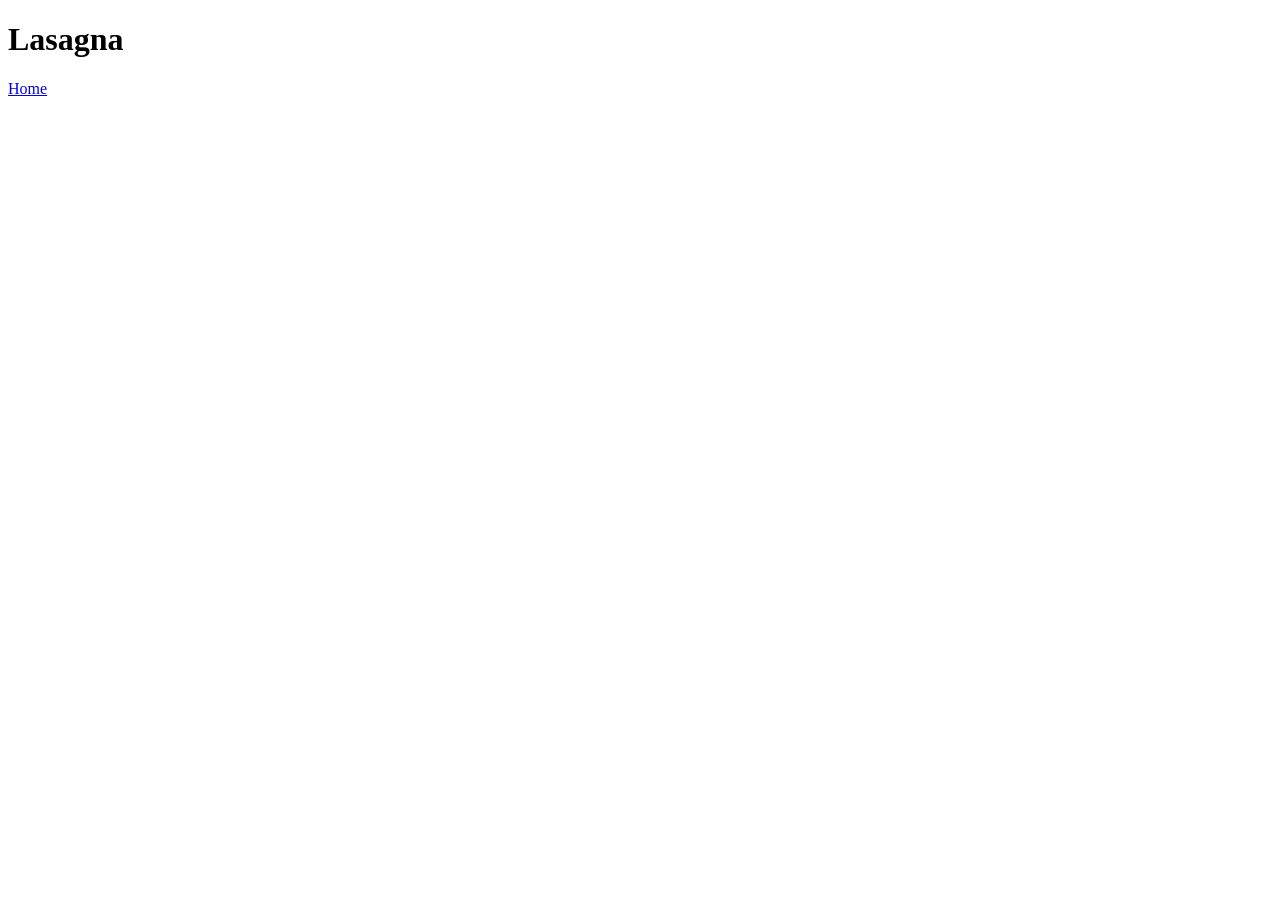
==== recipes/lasagna.html @ 3aa6bb76 "Add initial HTML pages and recipe navigation" ====
<!DOCTYPE html>
<html lang="en">

<head>
    <meta charset="UTF-8">
    <meta name="viewport" content="width=device-width, initial-scale=1.0">
    <title>Lasagna</title>
</head>

<body>
    <h1>Lasagna</h1>
    <a href="../index.html">Home</a>
</body>

</html>
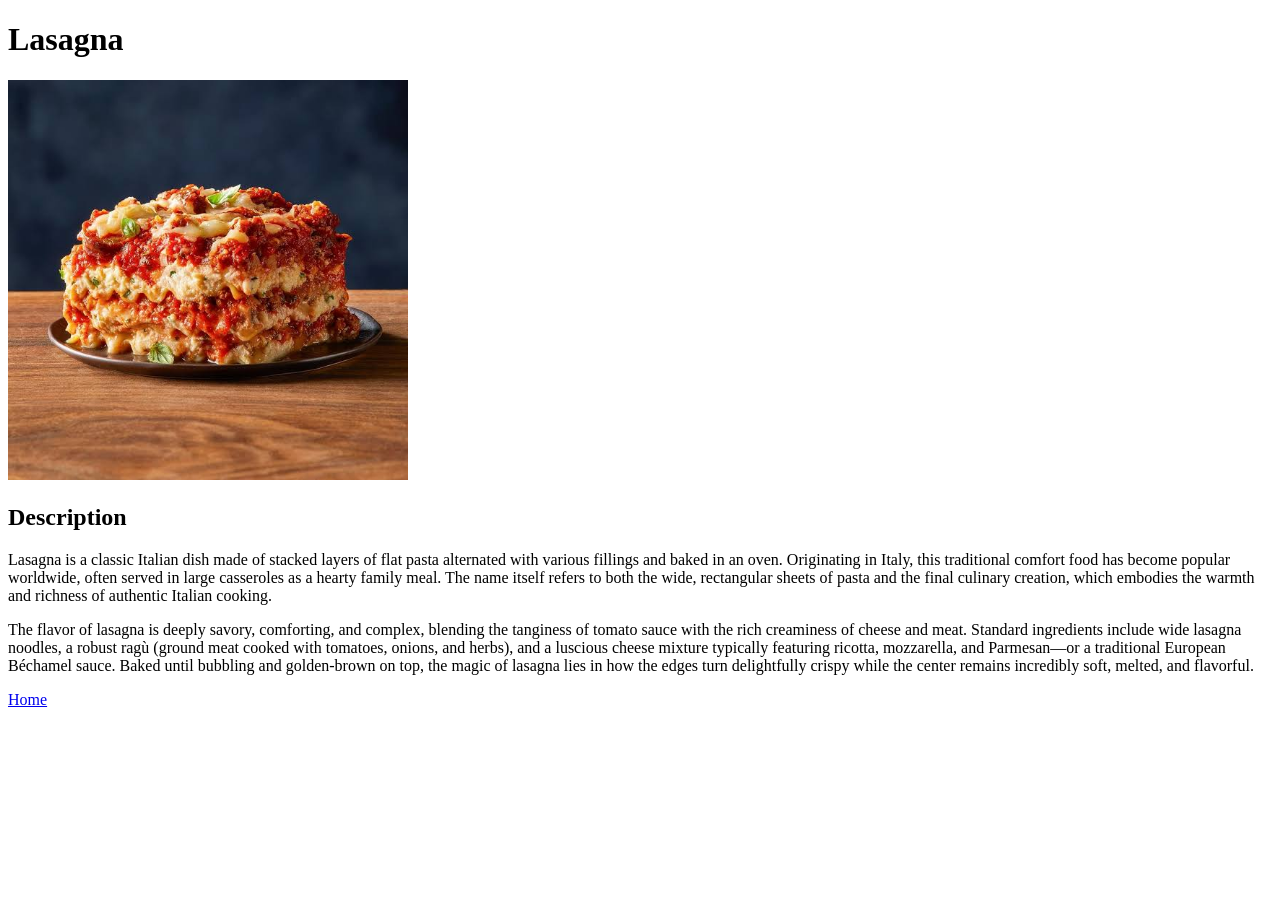
==== commit 12edb54a: "Add lasagna image and description" ====
--- a/recipes/lasagna.html
+++ b/recipes/lasagna.html
@@ -9,6 +9,19 @@
 
 <body>
     <h1>Lasagna</h1>
+    <img src="../images/lasagna.jpeg" alt="A freshly baked lasagna in a baking dish" width="400">
+    <h2>Description</h2>
+    <p>Lasagna is a classic Italian dish made of stacked layers of flat pasta alternated with various fillings and baked
+        in an oven. Originating in Italy, this traditional comfort food has become popular worldwide, often served in
+        large casseroles as a hearty family meal. The name itself refers to both the wide, rectangular sheets of pasta
+        and the final culinary creation, which embodies the warmth and richness of authentic Italian cooking.</p>
+
+    <p>The flavor of lasagna is deeply savory, comforting, and complex, blending the tanginess of tomato sauce with the
+        rich creaminess of cheese and meat. Standard ingredients include wide lasagna noodles, a robust ragù (ground
+        meat cooked with tomatoes, onions, and herbs), and a luscious cheese mixture typically featuring ricotta,
+        mozzarella, and Parmesan—or a traditional European Béchamel sauce. Baked until bubbling and golden-brown on top,
+        the magic of lasagna lies in how the edges turn delightfully crispy while the center remains incredibly soft,
+        melted, and flavorful.</p>
     <a href="../index.html">Home</a>
 </body>
 
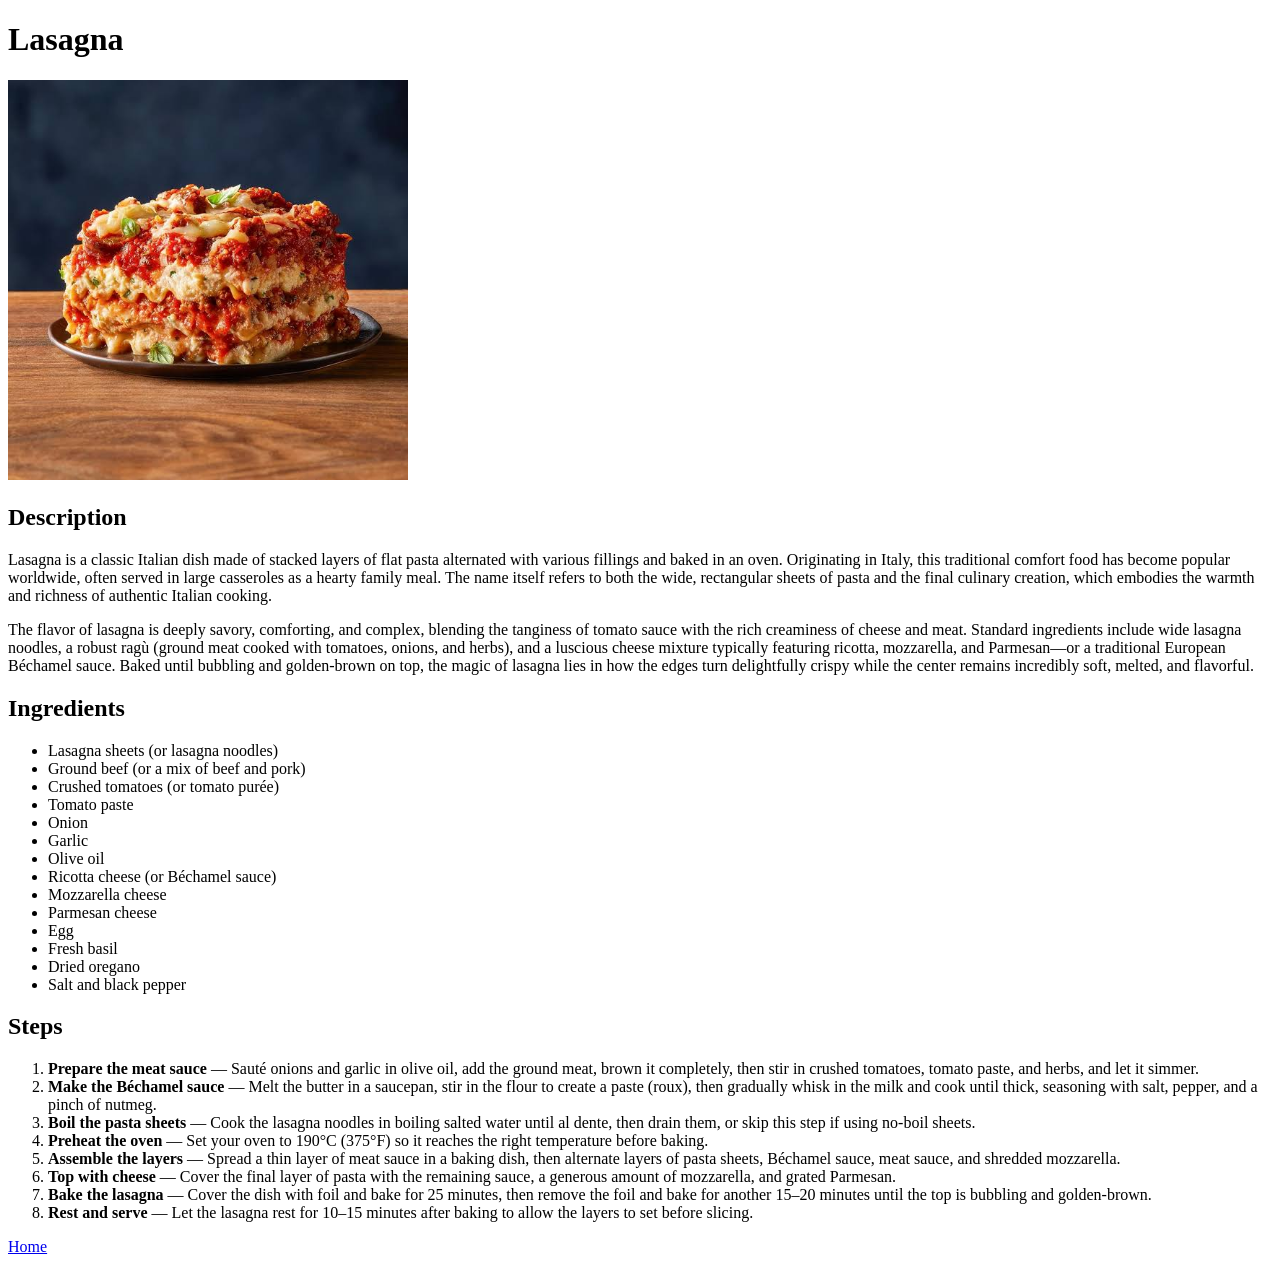
==== commit 83d8fbf4: "Add lasagna ingredients and cooking steps" ====
--- a/recipes/lasagna.html
+++ b/recipes/lasagna.html
@@ -22,6 +22,43 @@
         mozzarella, and Parmesan—or a traditional European Béchamel sauce. Baked until bubbling and golden-brown on top,
         the magic of lasagna lies in how the edges turn delightfully crispy while the center remains incredibly soft,
         melted, and flavorful.</p>
+    <h2>Ingredients</h2>
+    <ul>
+        <li>Lasagna sheets (or lasagna noodles)</li>
+        <li>Ground beef (or a mix of beef and pork)</li>
+        <li>Crushed tomatoes (or tomato purée)</li>
+        <li>Tomato paste</li>
+        <li>Onion</li>
+        <li>Garlic</li>
+        <li>Olive oil</li>
+        <li>Ricotta cheese (or Béchamel sauce)</li>
+        <li>Mozzarella cheese </li>
+        <li>Parmesan cheese</li>
+        <li>Egg</li>
+        <li>Fresh basil</li>
+        <li>Dried oregano</li>
+        <li>Salt and black pepper</li>
+    </ul>
+    <h2>Steps</h2>
+    <ol>
+        <li><strong>Prepare the meat sauce</strong> — Sauté onions and garlic in olive oil, add the ground meat, brown
+            it completely, then stir in crushed tomatoes, tomato paste, and herbs, and let it simmer.</li>
+        <li><strong>Make the Béchamel sauce</strong> — Melt the butter in a saucepan, stir in the flour to create a
+            paste (roux), then gradually whisk in the milk and cook until thick, seasoning with salt, pepper, and a
+            pinch of nutmeg.</li>
+        <li><strong>Boil the pasta sheets</strong> — Cook the lasagna noodles in boiling salted water until al dente,
+            then drain them, or skip this step if using no-boil sheets.</li>
+        <li><strong>Preheat the oven</strong> — Set your oven to 190°C (375°F) so it reaches the right temperature
+            before baking.</li>
+        <li><strong>Assemble the layers</strong> — Spread a thin layer of meat sauce in a baking dish, then alternate
+            layers of pasta sheets, Béchamel sauce, meat sauce, and shredded mozzarella.</li>
+        <li><strong>Top with cheese</strong> — Cover the final layer of pasta with the remaining sauce, a generous
+            amount of mozzarella, and grated Parmesan.</li>
+        <li><strong>Bake the lasagna</strong> — Cover the dish with foil and bake for 25 minutes, then remove the foil
+            and bake for another 15–20 minutes until the top is bubbling and golden-brown.</li>
+        <li><strong>Rest and serve</strong> — Let the lasagna rest for 10–15 minutes after baking to allow the layers to
+            set before slicing.</li>
+    </ol>
     <a href="../index.html">Home</a>
 </body>
 
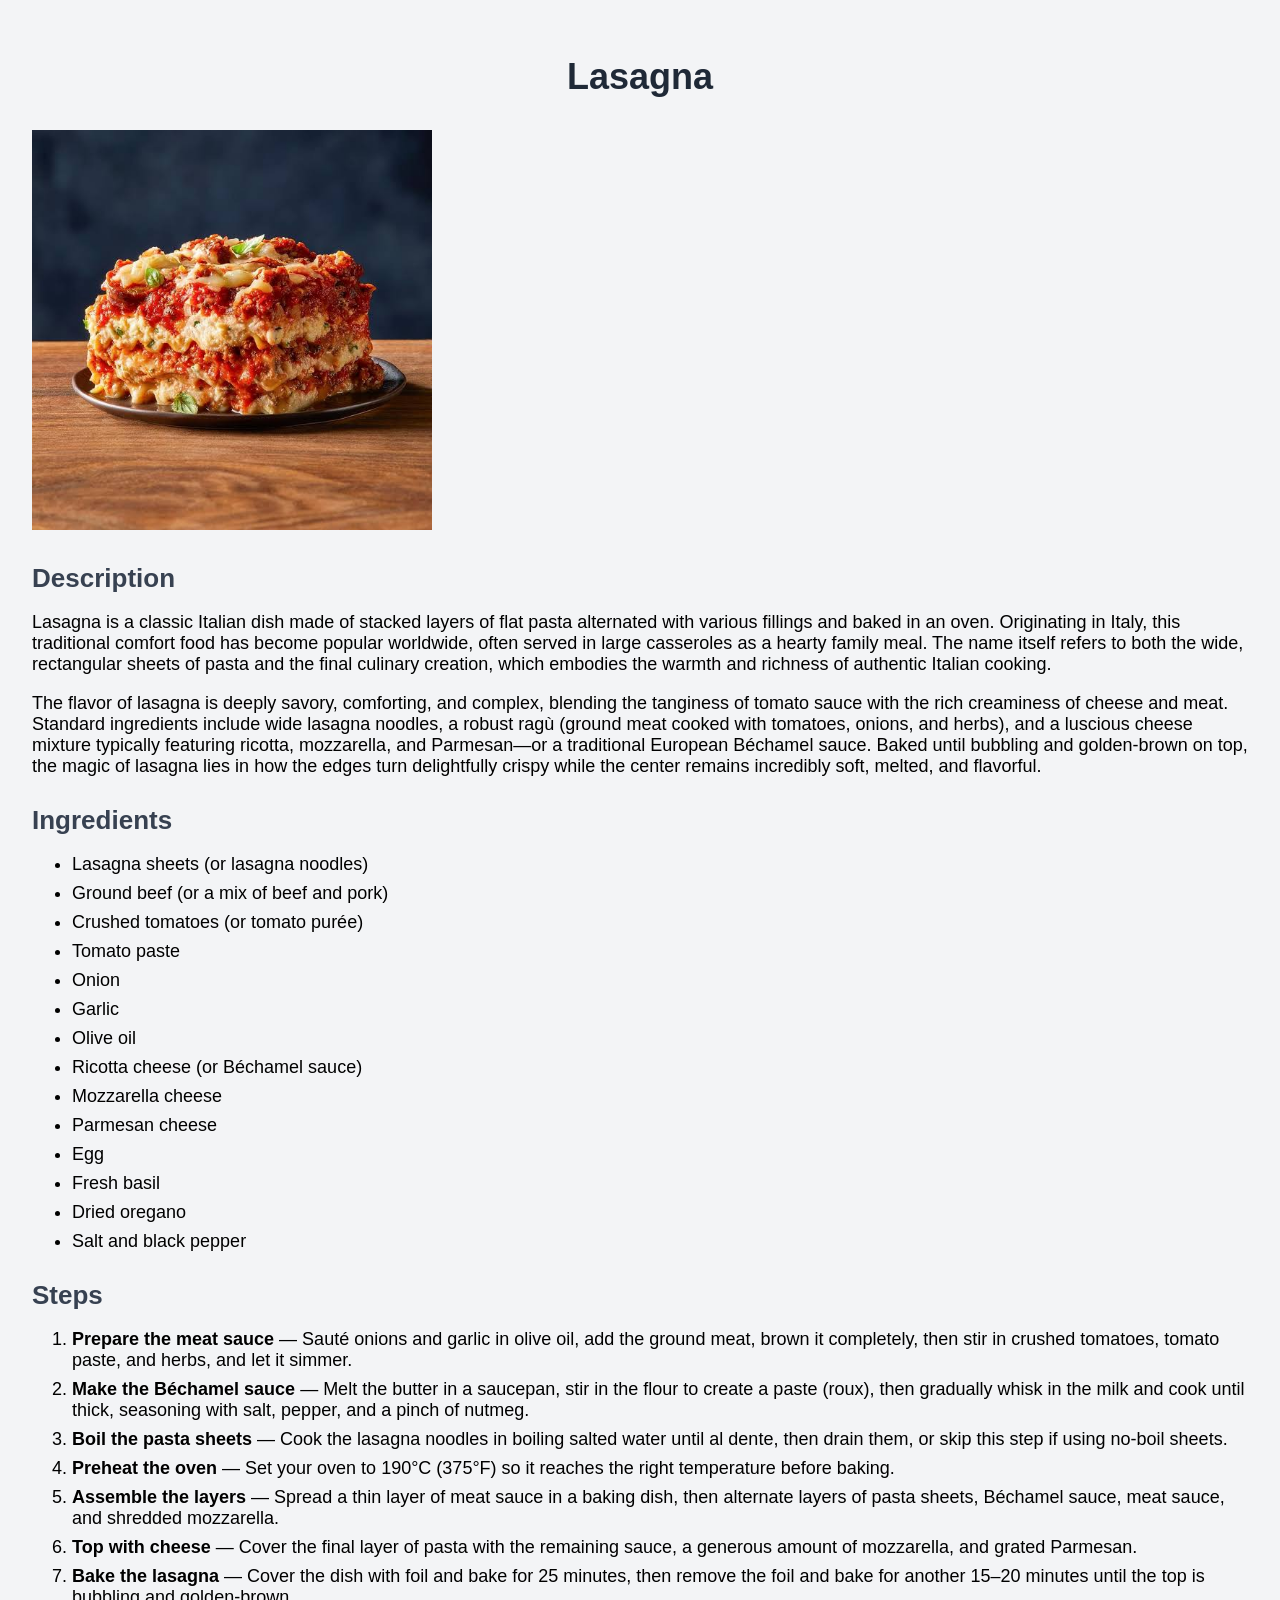
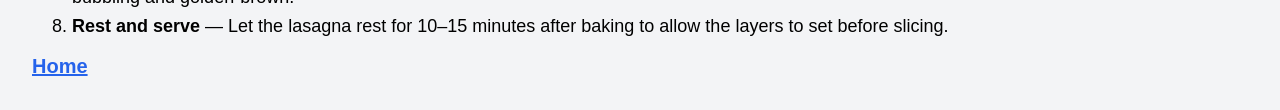
==== commit 409b1c26: "Style recipe pages with CSS" ====
--- a/recipes/lasagna.html
+++ b/recipes/lasagna.html
@@ -5,6 +5,7 @@
     <meta charset="UTF-8">
     <meta name="viewport" content="width=device-width, initial-scale=1.0">
     <title>Lasagna</title>
+    <link rel="stylesheet" href="../style.css">
 </head>
 
 <body>
--- a/style.css
+++ b/style.css
@@ -0,0 +1,34 @@
+body {
+  font-family: Arial, Helvetica, sans-serif;
+  background-color: #f3f4f6;
+  font-size: 18px;
+  padding: 24px;
+}
+
+h1 {
+  font-size: 36px;
+  color: #1f2937;
+  text-align: center;
+  margin-bottom: 32px;
+}
+
+a {
+  color: #2563eb;
+  font-size: 20px;
+  font-weight: 600;
+}
+
+img {
+  max-width: 400px;
+}
+
+h2 {
+  color: #374151;
+  font-size: 26px;
+  margin-top: 28px;
+  margin-bottom: 12px;
+}
+
+li {
+  margin-bottom: 8px;
+}
